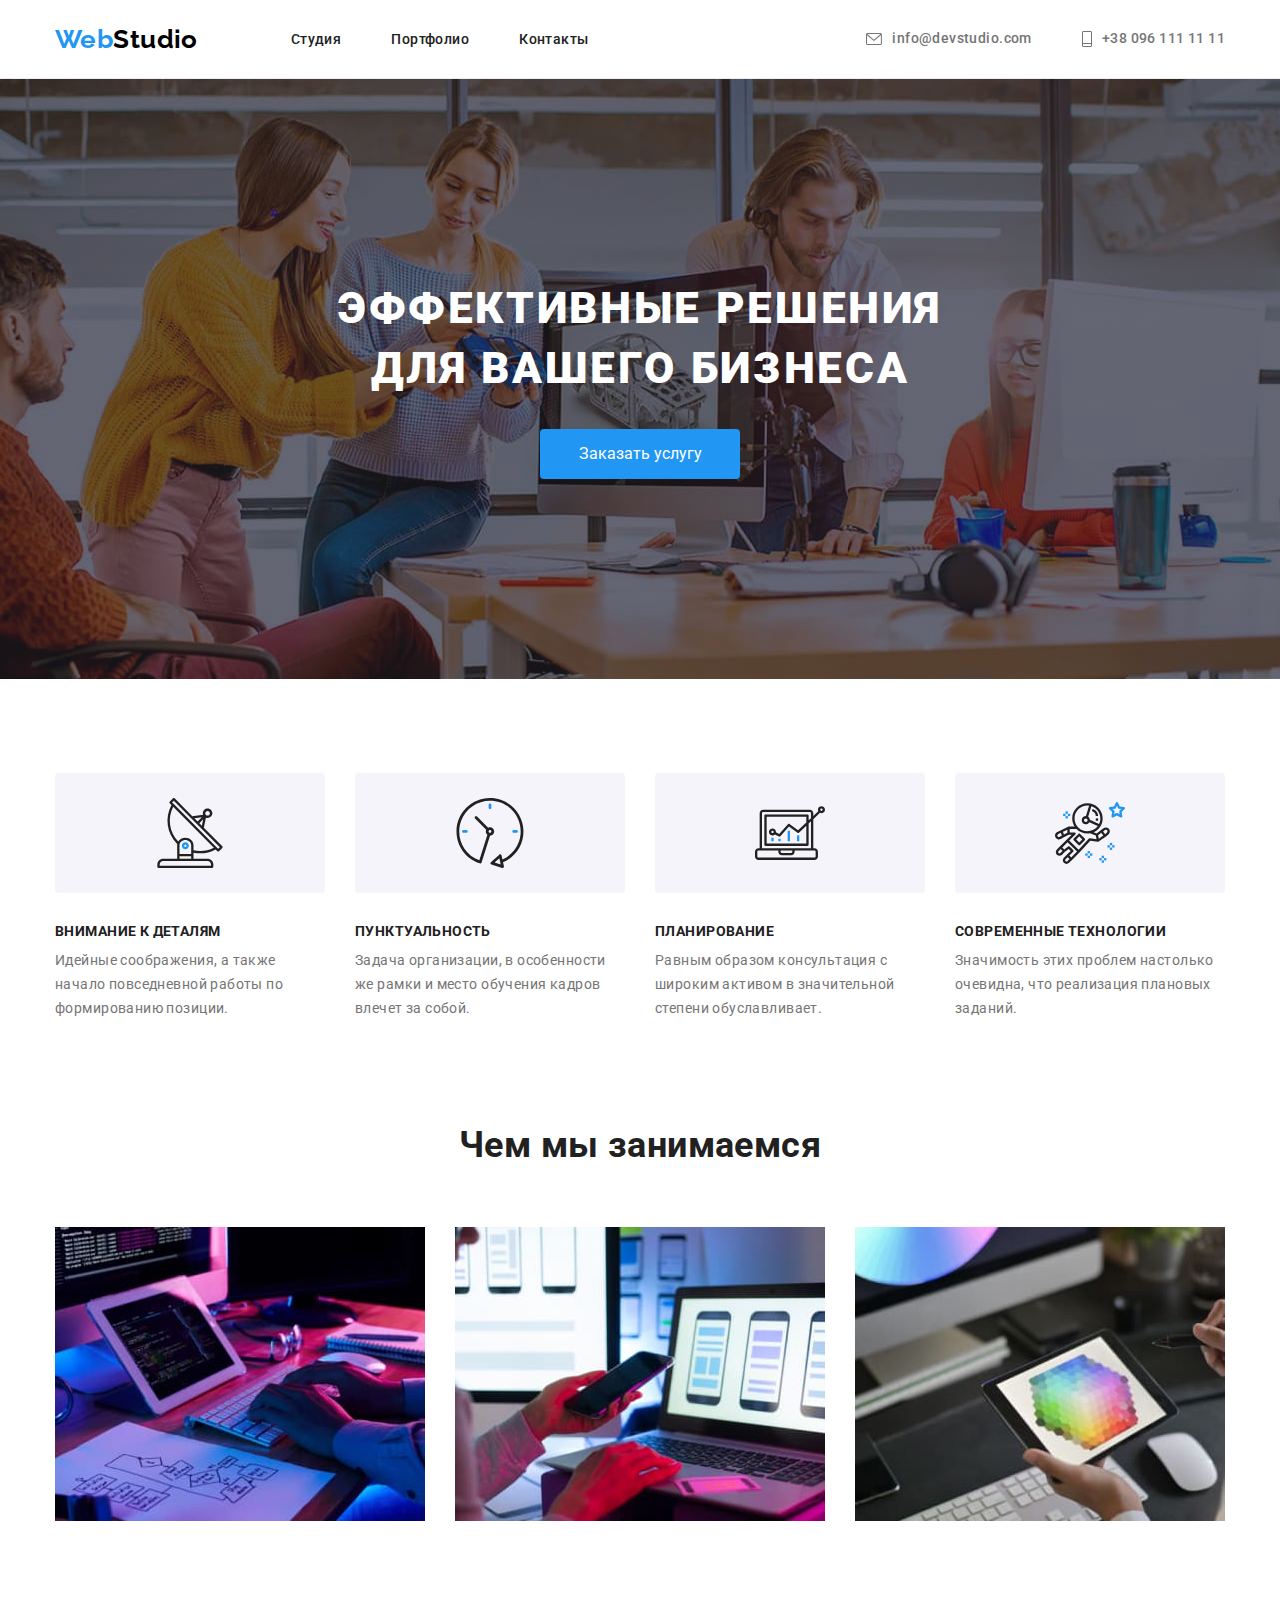
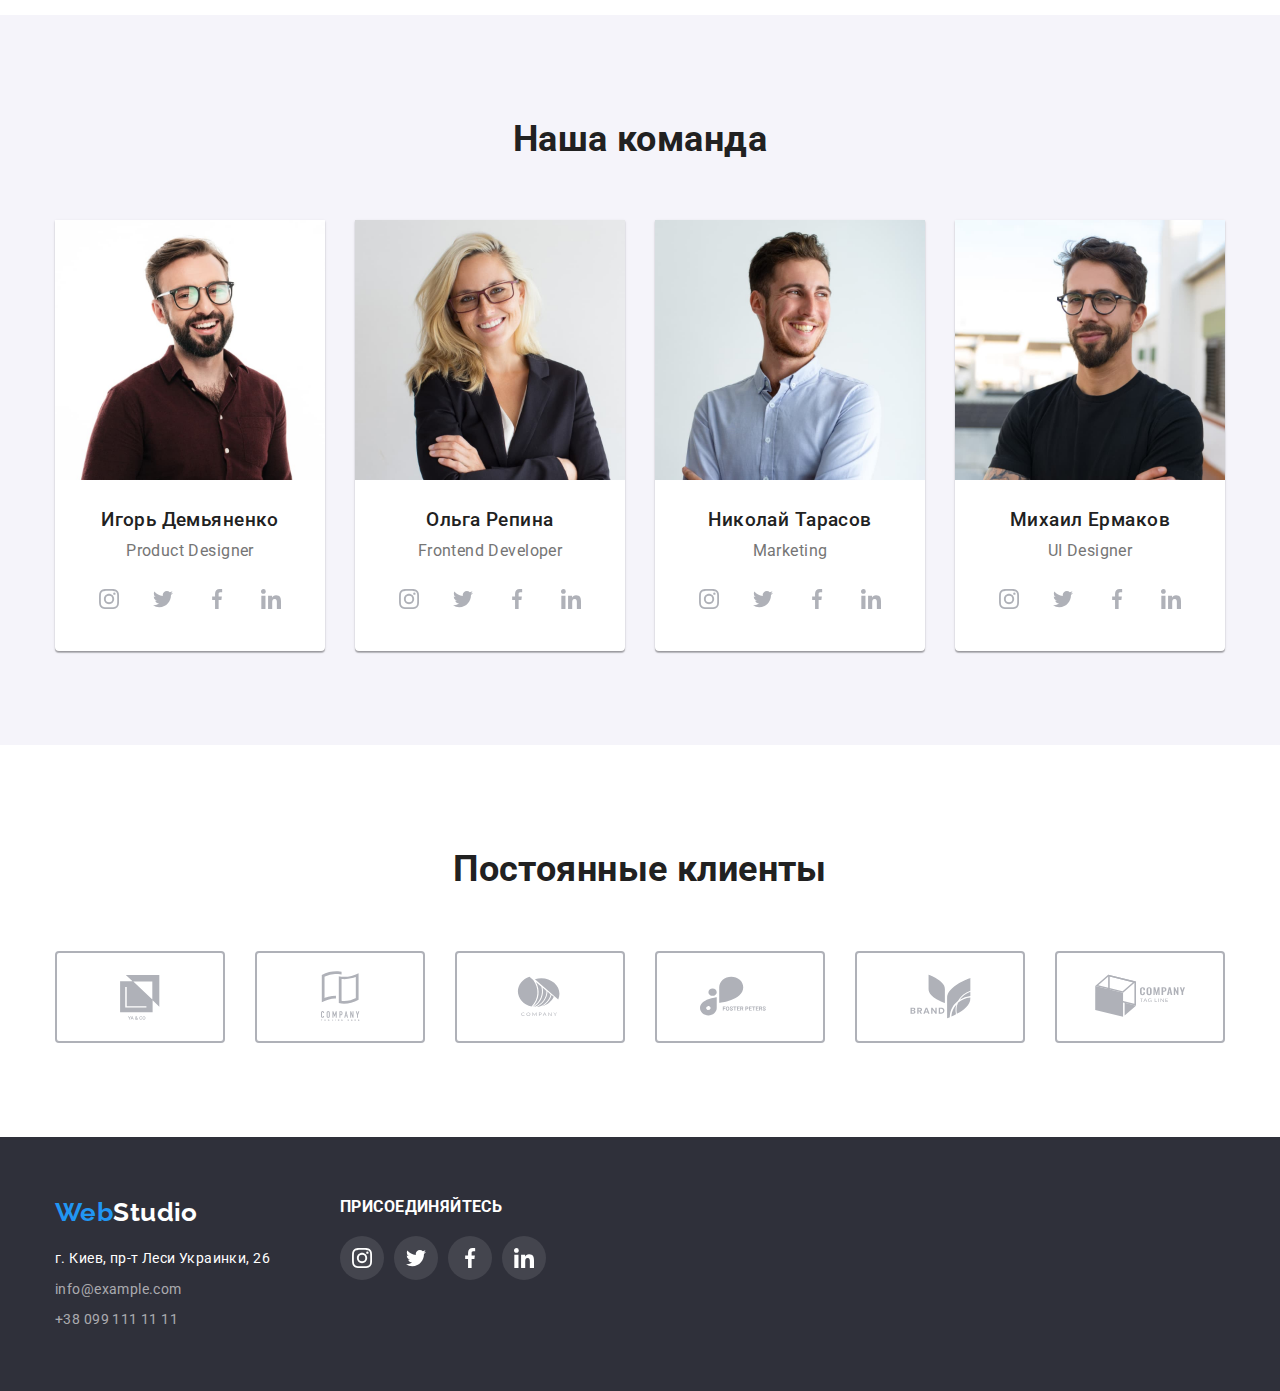
==== index.html @ 67678efa "Скопировано с goit-markup-hw-04" ====
<!DOCTYPE html>
<html lang="en">
<head>
    <meta charset="UTF-8">
    <meta name="viewport" content="width=device-width, initial-scale=1.0">
    <title>Document</title>
    <link rel="stylesheet" href="https://cdnjs.cloudflare.com/ajax/libs/modern-normalize/1.0.0/modern-normalize.css">
    <link rel="stylesheet" href="node_modules/modern-normalize/modern-normalize.css">
    <link rel="preconnect" href="https://fonts.gstatic.com">
    <link href="https://fonts.googleapis.com/css2?family=Raleway:wght@700&family=Roboto:wght@400;500;700;900&display=swap" rel="stylesheet">
    <link rel="stylesheet" href="./css/style.css">
</head>

<body>
    <!-- Шапка сайта -->
   <header class="header">
       <div class="container">
       <nav class="nav-container">
            <a href="./index.html" class="logo"><span class="logo-blue-part">Web</span>Studio</a>
            <ul class="nav-list">
                <li class="nav-items">
                    <a class="header-link nav-link" href="./index.html">Студия</a>
                </li>
                <li class="nav-items">
                    <a class="header-link nav-link" href="./portfolio.html">Портфолио</a>
                </li>
                <li class="nav-items">
                    <a class="header-link nav-link" href="">Контакты</a>
                </li>
            </ul>
        </nav>
            <ul class="contacts-list">
                <li class="contacts-items">
                    <a class="header-link contacts-link" href="mailto:info@devstudio.com">
                        <svg class="envelope-icon">
                                <use href="./images/symbol-defs.svg#icon-envelope"></use>
                        </svg>
                        <span>info@devstudio.com</span>
                    </a>
                </li>
                <li class="contacts-items">
                    <a class="header-link contacts-link" href="tel:+380961111111">
                        <svg class="telephone-icon">
                            <use href="./images/symbol-defs.svg#icon-telephone"></use>
                        </svg>
                        <span> +38 096 111 11 11</span>
                    </a>
                </li>
            </ul>
            </div>
   </header>
    <main>
        <!-- Герой -->
        <section class="section section-hero">
            <div class="container">
                <h1 class="hero-title">Эффективные решения<br> для вашего бизнеса</h1>
                <button type="button" class="buttons hero-button">Заказать услугу</button>
            </div>
        </section>
        <!-- Преимущества -->
        <section class="section benefits-section">
            <div class="container">
            <!-- <h2 class="section-title"></h2> -->
            <ul class="benefits-list">
                <li class="benefits-items">
                    <h3 class="subtitle">Внимание к деталям</h3>
                    <p>Идейные соображения, а также начало повседневной работы по формированию позиции.</p>
                </li>
                <li class="benefits-items">
                    <h3 class="subtitle">Пунктуальность</h3>
                    <p>Задача организации, в особенности же рамки и место обучения кадров влечет за собой.</p>
                </li>
                <li class="benefits-items">
                    <h3 class="subtitle">Планирование</h3>
                    <p>Равным образом консультация с широким активом в значительной степени обуславливает.</p>
                </li>
                <li class="benefits-items">
                    <h3 class="subtitle">Современные технологии</h3>
                    <p>Значимость этих проблем настолько очевидна, что реализация плановых заданий.</p>
                </li>
            </ul>
            </div>
        </section>
        <!-- Услуги компании -->
        <section class="section services-section">
            <div class="container">
            <h2 class="section-title">Чем мы занимаемся</h2>
            <ul class="services-section-list">
                <li class="services-section-items">
                    <a href="" class="services-section-link">
                        <img src="./images/box1.jpg" alt="Фото1" width="370">
                    </a>
                </li>
                <li class="services-section-items">
                    <a href="" class="services-section-link">
                        <img src="./images/box2.jpg" alt="Фото2" width="370">
                    </a>
                </li>
                <li class="services-section-items">
                    <a href="" class="services-section-link">
                        <img src="./images/box3.jpg" alt="Фото3" width="370">
                    </a>
                </li>
            </ul>
            </div>
        </section>
        <!-- Работники компании -->
        <section class="section team-section">
            <div class="container">
            <h2 class="section-title">Наша команда</h2>
            <ul class="team-section-list">
                <li class="team-section-item">
                    <img src="./images/img1.jpg" alt="І член команды" width="270">
                    <h3 class="subtitle">Игорь Демьяненко</h3>
                    <p>Product Designer</p>
                    <ul class="social-list">
                        <li class="social-item">
                            <a href="" class="social-item-link">
                                <svg class="social-icon">
                                    <use href="./images/symbol-defs.svg#icon-instagram"></use>
                                </svg>
                            </a>
                        </li>
                        <li class="social-item">
                            <a href="" class="social-item-link">
                                <svg class="social-icon">
                                    <use href="./images/symbol-defs.svg#icon-twitter"></use>
                                </svg>
                            </a>
                        </li>
                        <li class="social-item">
                            <a href="" class="social-item-link">
                                <svg class="social-icon">
                                    <use href="./images/symbol-defs.svg#icon-facebook"></use>
                                </svg>
                            </a>
                        </li>
                        <li class="social-item">
                            <a href="" class="social-item-link">
                                <svg class="social-icon">
                                    <use href="./images/symbol-defs.svg#icon-linkedin"></use>
                                </svg>
                            </a>
                        </li>
                    </ul>
                </li>
                <li class="team-section-item">
                    <img src="./images/img2.jpg" alt="ІІ член команды" width="270">
                    <h3 class="subtitle">Ольга Репина</h3>
                    <p>Frontend Developer</p>
                    <ul class="social-list">
                        <li class="social-item">
                            <a href="" class="social-item-link">
                                <svg class="social-icon">
                                    <use href="./images/symbol-defs.svg#icon-instagram"></use>
                                </svg>
                            </a>
                        </li>
                        <li class="social-item">
                            <a href="" class="social-item-link">
                                <svg class="social-icon">
                                    <use href="./images/symbol-defs.svg#icon-twitter"></use>
                                </svg>
                            </a>
                        </li>
                        <li class="social-item">
                            <a href="" class="social-item-link">
                                <svg class="social-icon">
                                    <use href="./images/symbol-defs.svg#icon-facebook"></use>
                                </svg>
                            </a>
                        </li>
                        <li class="social-item">
                            <a href="" class="social-item-link">
                                <svg class="social-icon">
                                    <use href="./images/symbol-defs.svg#icon-linkedin"></use>
                                </svg>
                            </a>
                        </li>
                    </ul>
                </li>
                <li class="team-section-item">
                    <img src="./images/img3.jpg" alt="ІІІ член команды" width="270">
                    <h3 class="subtitle">Николай Тарасов</h3>
                    <p>Marketing</p>
                    <ul class="social-list">
                        <li class="social-item">
                            <a href="" class="social-item-link">
                                <svg class="social-icon">
                                    <use href="./images/symbol-defs.svg#icon-instagram"></use>
                                </svg>
                            </a>
                        </li>
                        <li class="social-item">
                            <a href="" class="social-item-link">
                                <svg class="social-icon">
                                    <use href="./images/symbol-defs.svg#icon-twitter"></use>
                                </svg>
                            </a>
                        </li>
                        <li class="social-item">
                            <a href="" class="social-item-link">
                                <svg class="social-icon">
                                    <use href="./images/symbol-defs.svg#icon-facebook"></use>
                                </svg>
                            </a>
                        </li>
                        <li class="social-item">
                            <a href="" class="social-item-link">
                                <svg class="social-icon">
                                    <use href="./images/symbol-defs.svg#icon-linkedin"></use>
                                </svg>
                            </a>
                        </li>
                    </ul>
                </li>
                <li class="team-section-item">
                    <img src="./images/img4.jpg" alt="ІV член команды" width="270">
                    <h3 class="subtitle">Михаил Ермаков</h3>
                    <p>UI Designer</p>
                    <ul class="social-list">
                        <li class="social-item">
                            <a href="" class="social-item-link">
                                <svg class="social-icon">
                                    <use href="./images/symbol-defs.svg#icon-instagram"></use>
                                </svg>
                            </a>
                        </li>
                        <li class="social-item">
                            <a href="" class="social-item-link">
                                <svg class="social-icon">
                                    <use href="./images/symbol-defs.svg#icon-twitter"></use>
                                </svg>
                            </a>
                        </li>
                        <li class="social-item">
                            <a href="" class="social-item-link">
                                <svg class="social-icon">
                                    <use href="./images/symbol-defs.svg#icon-facebook"></use>
                                </svg>
                            </a>
                        </li>
                        <li class="social-item">
                            <a href="" class="social-item-link">
                                <svg class="social-icon">
                                    <use href="./images/symbol-defs.svg#icon-linkedin"></use>
                                </svg>
                            </a>
                        </li>
                    </ul>
                </li>

            </ul>
            </div>
        </section>

        <!-- Постоянные клиенты -->
        <section class="section clients-section">
            <div class="container">
                <h2 class="section-title">Постоянные клиенты</h2>
                <ul class="clients-section-list">
                    <li class="clients-section-items">
                        <a href="" class="clients-section-link">
                            <svg class="clients-icon">
                                <use href="./images/symbol-defs.svg#icon-Client-1"></use>
                            </svg>
                        </a>
                    </li>
                    <li class="clients-section-items">
                        <a href="" class="clients-section-link">
                            <svg class="clients-icon">
                                <use href="./images/symbol-defs.svg#icon-Client-2"></use>
                            </svg>
                        </a>
                    </li>
                    <li class="clients-section-items">
                        <a href="" class="clients-section-link">
                            <svg class="clients-icon">
                                <use href="./images/symbol-defs.svg#icon-Client-3"></use>
                            </svg>
                        </a>
                    </li>
                    <li class="clients-section-items">
                        <a href="" class="clients-section-link">
                            <svg class="clients-icon">
                                <use href="./images/symbol-defs.svg#icon-Client-4"></use>
                            </svg>
                        </a>
                    </li>
                    <li class="clients-section-items">
                        <a href="" class="clients-section-link">
                            <svg class="clients-icon">
                                <use href="./images/symbol-defs.svg#icon-Client-5"></use>
                            </svg>
                        </a>
                    </li>
                    <li class="clients-section-items">
                        <a href="" class="clients-section-link">
                            <svg class="clients-icon">
                                <use href="./images/symbol-defs.svg#icon-Client-6"></use>
                            </svg>
                        </a>
                    </li>
                           
                </ul>
            </div>
        </section>
    </main>
<!-- Подвал -->
    <footer class="footer">
        <div class="container">
            <div class="footer-address">
                <a href="" class="logo"><span class="logo-blue-part">Web</span>Studio</a>
                <address>
                    <p>г. Киев, пр-т Леси Украинки, 26</p>
                    <p class="mail-phone">info@example.com</p>
                    <p class="mail-phone">+38 099 111 11 11</p>
                </address>
            </div>
            <div class="social-footer">
                <h3>присоединяйтесь</h3>
                <ul class="social-footer-list">
                    <li class="social-footer-item">
                        <a href="" class="social-footer-link">
                            <svg class="social-footer-icon">
                                <use href="./images/symbol-defs.svg#icon-instagram"></use>
                            </svg>
                        </a>
                    </li>
                    <li class="social-footer-item">
                        <a href="" class="social-footer-link">
                            <svg class="social-footer-icon">
                                <use href="./images/symbol-defs.svg#icon-twitter"></use>
                            </svg>
                        </a>
                    </li>
                    <li class="social-footer-item">
                        <a href="" class="social-footer-link">
                            <svg class="social-footer-icon">
                                <use href="./images/symbol-defs.svg#icon-facebook"></use>
                            </svg>
                        </a>
                    </li>
                    <li class="social-footer-item">
                        <a href="" class="social-footer-link">
                            <svg class="social-footer-icon">
                                <use href="./images/symbol-defs.svg#icon-linkedin"></use>
                            </svg>
                        </a>
                    </li>
                </ul>
            </div>
        </div>
    </footer>
</body>
</html>
---- css/style.css ----
/* Общие стили */
:root {
  --primery-text-color: #757575;
  --section-title-color: #212121;
  --accent-color: #2196f3;
  --white-color: #ffffff;
  --header-logo-color: #000000;
  --logos-buttons-shadow: rgba(0, 0, 0, 0.25);
  --footer-mail-phone-color: rgba(255, 255, 255, 0.6);
  --portfolio-buttons-color: #f5f4fa;
  --hero-footer-bgc: #2f303a;
  --card-border-color: #eeeeee;
}
body {
  font-family: 'Roboto', 'Arial', sans-serif;
  color: var(--primery-text-color);
  font-size: 14px;
  line-height: 1.71;
  letter-spacing: 0.03em;
}
h1,
h2,
h3,
p,
ul {
  margin: 0;
  padding: 0;
}
.section {
  padding: 94px 0;
}
.header,
.footer,
.section {
  display: flex;
  justify-content: center;
}

.container {
  width: 1200px;
  padding: 0 15px;
}

.logo,
.header-link,
.services-section-link,
.portfolio-projects-link {
  text-decoration: none;
}
.nav-items,
.contacts-items,
.services-section-items,
.portfolio-buttons-item,
.benefits-items,
.team-section-list,
.portfolio-projects {
  list-style-type: none;
}
.section-title {
  color: var(--section-title-color);
  text-align: center;
  font-weight: 700;
  font-size: 36px;
  margin-bottom: 50px;
}

.buttons {
  cursor: pointer;
  border: 0;
  font-size: 16px;
}
.subtitle {
  color: var(--section-title-color);
}

/* Хедер */
.header > .container,
.nav-container,
.nav-list,
.contacts-list,
.benefits-list,
.services-section-list {
  display: flex;
  justify-content: space-between;
  align-items: center;
}
.header {
  border-bottom: 1px solid #ececec;
}
.header > .container {
  margin: 24px 0;
}

.nav-list {
  margin-left: 93px;
}
.nav-items,
.contacts-items {
  margin-left: 50px;
  display: flex;
  align-items: center;
}
.nav-items:first-child,
.contacts-items:first-child {
  margin-left: 0;
}

.logo {
  font-family: 'Raleway', 'Roboto', 'Arial', sans-serif;
  font-size: 26px;
  line-height: 1.17;
  font-weight: 700;
}
.header .logo {
  color: var(--header-logo-color);
}
.logo .logo-blue-part {
  color: #2196f3;
}
.header-link {
  font-weight: 500;
}
.nav-link {
  color: var(--section-title-color);
  line-height: 1.17;
}

.contacts-link {
  line-height: 1.14;
  color: var(--primery-text-color);
  fill: var(--primery-text-color);
  display: inline-flex;
  align-items: center;
}
.header-link:hover,
.header-link:focus,
.mail-phone:hover,
.mail-phone:focus {
  color: var(--accent-color);
  outline: none;
}
.envelope-icon {
  width: 16px;
  height: 12px;
  margin-right: 10px;
}
.telephone-icon {
  width: 10px;
  height: 16px;
  margin-right: 10px;
}
.contacts-link:hover,
.contacts-link:focus {
  fill: var(--accent-color);
}

/* Герой */
.section-hero {
  padding: 200px 0;
  background-image: linear-gradient(
      to right,
      rgba(47, 48, 58, 0.4),
      rgba(47, 48, 58, 0.4)
    ),
    url('../images/hero-foto.jpg');

  background-repeat: no-repeat;
  background-position: center;
  background-size: cover;
  max-width: 1600px;
  margin-right: auto;
  margin-left: auto;
}
.section-hero > .container {
  text-align: center;
}
.hero-title {
  color: var(--white-color);
  font-weight: 900;
  font-size: 44px;
  line-height: 1.36;
  letter-spacing: 0.06em;
  text-transform: uppercase;
}
.hero-button {
  color: var(--white-color);
  background-color: var(--accent-color);
  width: 200px;
  padding: 10px 32px;
  border-radius: 4px;
  margin-top: 30px;
  line-height: 1.875;
}

/* Преимущиства */
.benefits-section {
  padding-bottom: 0;
}
.benefits-items {
  flex-basis: 270px;
  margin-left: 30px;
}
.benefits-items::before {
  display: block;
  content: '';
  height: 120px;
  background-size: contain;
  background-repeat: no-repeat;
  background-position: center;
  margin-bottom: 30px;
}
.benefits-items:nth-child(1)::before {
  background-image: url('../images/Group1.svg');
}
.benefits-items:nth-child(2)::before {
  background-image: url('../images/Group2.svg');
}
.benefits-items:nth-child(3)::before {
  background-image: url('../images/Group3.svg');
}
.benefits-items:nth-child(4)::before {
  background-image: url('../images/Group4.svg');
}

.benefits-items:first-child {
  margin-left: 0;
}
.benefits-section .subtitle {
  font-size: 14px;
  font-weight: 700;
  line-height: 1.17;
  text-transform: uppercase;
  text-align: left;
  margin-bottom: 10px;
}
.benefits-items p {
  font-weight: 400;
}

/* Услуги компании */
.services-section-list {
  display: flex;
}
.services-section-items {
  margin-left: 30px;
}
.services-section-items:first-child {
  margin-left: 0;
}
.services-section-items img,
.portfolio-project-item img,
.team-section-item img {
  display: block;
  max-width: 100%;
  height: auto;
}
/* Работники компании */
.team-section {
  background-color: #f5f4fa;
}
.team-section-list {
  display: flex;
}
.team-section-item {
  margin-left: 30px;
  font-size: 16px;
  line-height: 1.17;

  text-align: center;
  background-color: var(--white-color);
  box-shadow: 0px 1px 3px rgba(0, 0, 0, 0.12), 0px 1px 1px rgba(0, 0, 0, 0.14),
    0px 2px 1px rgba(0, 0, 0, 0.2);
  border-radius: 0px 0px 4px 4px;
}
.team-section-item:first-child {
  margin-left: 0;
}

.team-section-item .subtitle {
  font-weight: 500;
  margin: 30px 0 10px;
}
.team-section-item p {
  margin-bottom: 16px;
}

.social-list {
  list-style: none;
  display: flex;
  justify-content: center;
  margin-bottom: 30px;
}
.social-item + .social-item {
  margin-left: 10px;
}

.social-item-link {
  background-color: var(--white-color);
  border-radius: 50%;
  display: flex;
  justify-content: center;
  align-items: center;
  width: 44px;
  height: 44px;
  color: #afb1b8;
}
.social-item-link:hover {
  background-color: var(--accent-color);
  color: var(--white-color);
}

.social-icon {
  width: 20px;
  height: 20px;
  fill: currentColor;
}

/* Постоянные клиенты */
.clients-section-list {
  display: flex;
  list-style: none;
  justify-content: center;
}
.clients-section-items {
}
.clients-section-items + .clients-section-items {
  margin-left: 30px;
}

.clients-icon {
  width: 170px;
  height: 92px;
  display: block;
  fill: #afb1b8;
  border: 2px solid #afb1b8;
  border-radius: 4px;
}
.clients-icon:hover {
  fill: var(--accent-color);
  border: 2px solid var(--accent-color);
}

/* Футер */
.footer {
  background-color: var(--hero-footer-bgc);
  padding: 60px 0;
}
.footer > .container {
  display: flex;
}
.footer .logo {
  color: var(--white-color);
  display: inline-block;
}
.footer address {
  font-style: normal;
  font-weight: 400;
  color: var(--white-color);
  margin-top: 20px;
  line-height: 1.53;
}

.mail-phone {
  color: var(--footer-mail-phone-color);
  margin-top: 9px;
}

.social-footer {
  margin-left: 70px;
  color: var(--white-color);
  line-height: 1.17;
  font-weight: 700;
  text-transform: uppercase;
}

.social-footer-list {
  display: flex;
  list-style: none;
  margin-top: 20px;
  justify-content: center;
}
.social-footer-item + .social-footer-item {
  margin-left: 10px;
}

.social-footer-link {
  background-color: rgba(255, 255, 255, 0.1);
  border-radius: 50%;
  display: flex;
  justify-content: center;
  align-items: center;
  width: 44px;
  height: 44px;
}
.social-footer-link:hover {
  background-color: var(--accent-color);
  color: var(--white-color);
}

.social-footer-icon {
  width: 20px;
  height: 20px;
  fill: var(--white-color);
}

/* Страница портфолио */
.portfolio-section {
  display: block;
}

.portfolio-buttons .buttons {
  color: var(--section-title-color);
  background-color: var(--portfolio-buttons-color);
  font-weight: 500;
  line-height: 1.62;
  padding: 6px 22px;
  border-radius: 4px;
}
.portfolio-buttons {
  margin-bottom: 50px;
  padding: 6px 22px;
}
.buttons:hover,
.buttons:focus {
  color: var(--white-color);
  background-color: var(--accent-color);
  outline: none;
  box-shadow: 0px 4px 4px var(--logos-buttons-shadow);
}

.portfolio-buttons-item {
  margin-left: 8px;
}
.portfolio-buttons-item:first-child {
  margin-left: 0;
}
.portfolio-buttons,
.portfolio-projects {
  display: flex;
  justify-content: center;
}
.portfolio-section .container {
  margin: auto;
}
.portfolio-projects {
  flex-wrap: wrap;
  margin-top: -30px;
  margin-left: -30px;
}
.portfolio-project-item {
  flex-basis: calc(100% / 3 - 30px);
  margin-left: 30px;
  margin-top: 30px;
}
.portfolio-project-item:hover {
  box-shadow: 0px 4px 4px var(--logos-buttons-shadow);
}

.card-content {
  padding: 20px 24px;
  border-right: 1px solid var(--card-border-color);
  border-bottom: 1px solid var(--card-border-color);
  border-left: 1px solid var(--card-border-color);
}
.portfolio-projects .subtitle {
  font-size: 18px;
  line-height: 2;
  letter-spacing: 0.06em;
}
.subtitle-description {
  color: var(--primery-text-color);
  font-size: 16px;
  line-height: 1.9;
  margin-top: 4px;
}
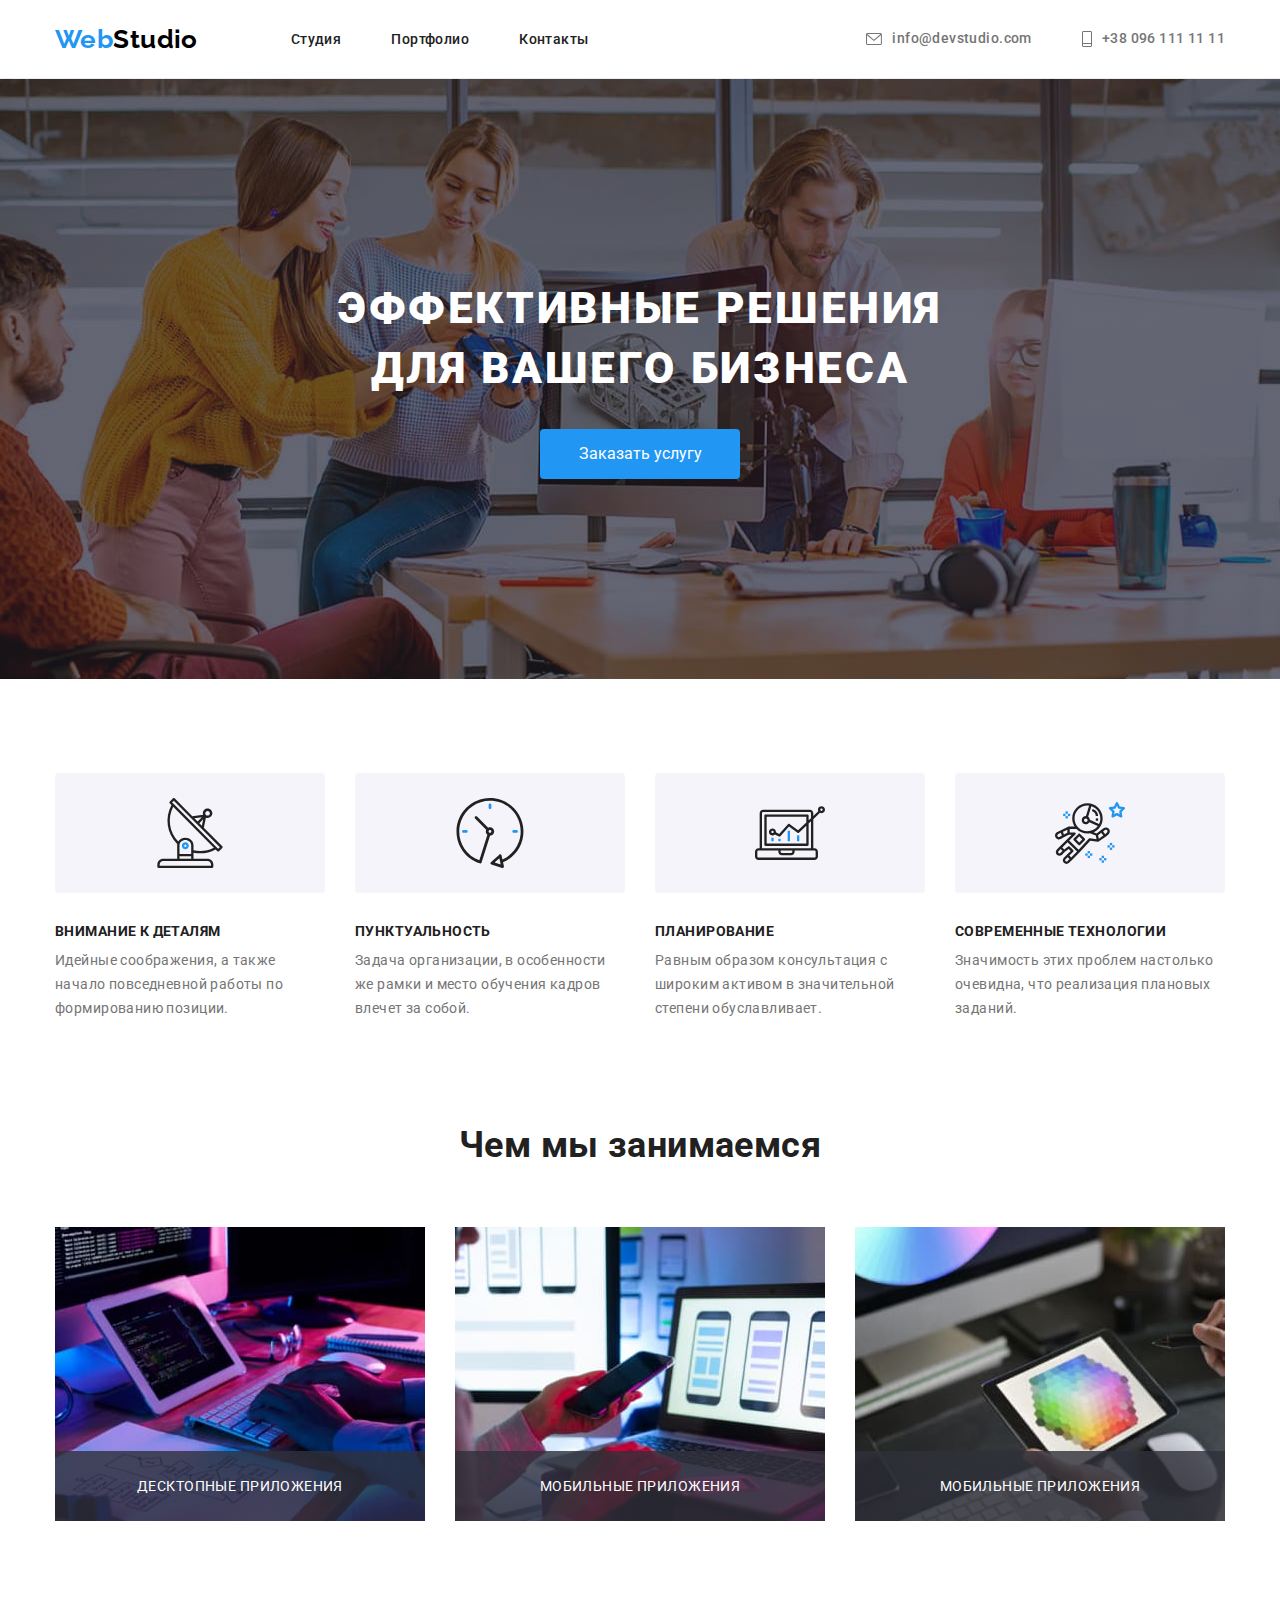
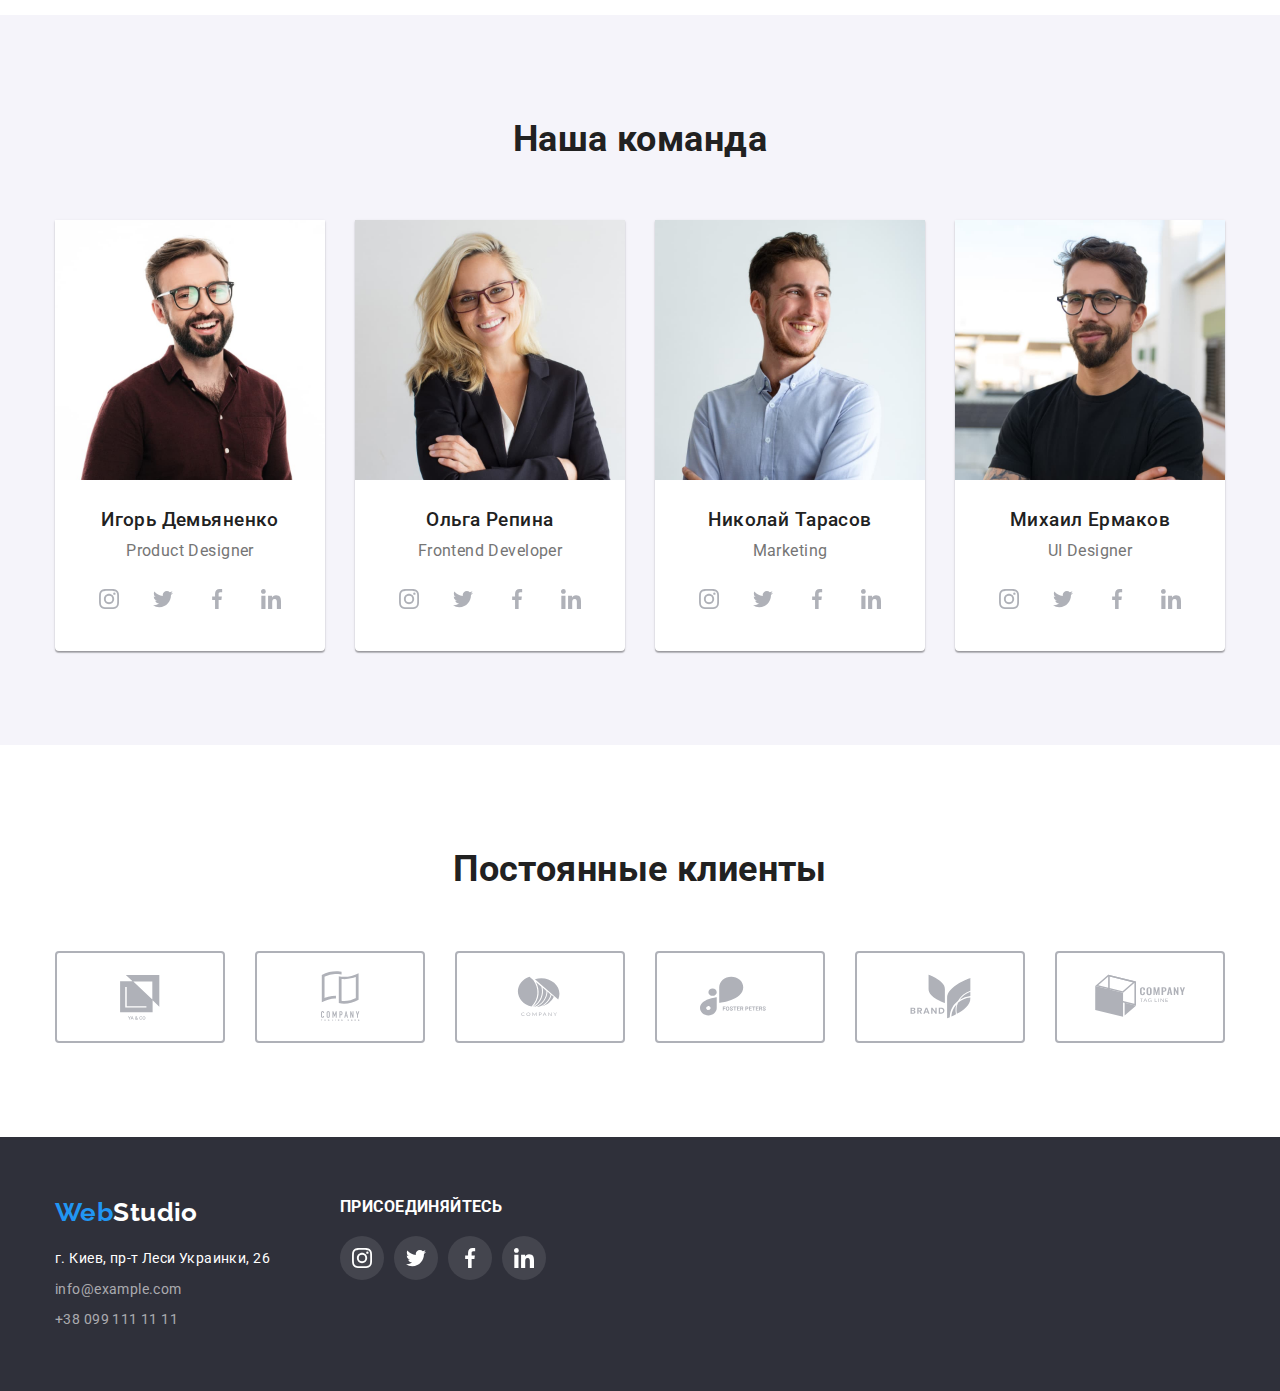
==== commit fb1f1d69: "Сдалана секция "Чем мы занимаемся"" ====
--- a/index.html
+++ b/index.html
@@ -90,16 +90,19 @@
                     <a href="" class="services-section-link">
                         <img src="./images/box1.jpg" alt="Фото1" width="370">
                     </a>
+                    <div class="services-section-subtittle"><span>Десктопные приложения</span></div>
                 </li>
                 <li class="services-section-items">
                     <a href="" class="services-section-link">
                         <img src="./images/box2.jpg" alt="Фото2" width="370">
                     </a>
+                    <div class="services-section-subtittle"><span>Мобильные приложения</span></div>
                 </li>
                 <li class="services-section-items">
                     <a href="" class="services-section-link">
                         <img src="./images/box3.jpg" alt="Фото3" width="370">
                     </a>
+                    <div class="services-section-subtittle"><span>Мобильные приложения</span></div>
                 </li>
             </ul>
             </div>
--- a/css/style.css
+++ b/css/style.css
@@ -123,21 +123,22 @@
 .nav-link {
   color: var(--section-title-color);
   line-height: 1.17;
-}
-
+  transition: color 250ms cubic-bezier(0.4, 0, 0.2, 1);
+}
 .contacts-link {
   line-height: 1.14;
   color: var(--primery-text-color);
   fill: var(--primery-text-color);
   display: inline-flex;
   align-items: center;
+  transition: color 250ms cubic-bezier(0.4, 0, 0.2, 1),
+    fill 250ms cubic-bezier(0.4, 0, 0.2, 1);
 }
 .header-link:hover,
 .header-link:focus,
 .mail-phone:hover,
 .mail-phone:focus {
   color: var(--accent-color);
-  outline: none;
 }
 .envelope-icon {
   width: 16px;
@@ -221,7 +222,6 @@
 .benefits-items:nth-child(4)::before {
   background-image: url('../images/Group4.svg');
 }
-
 .benefits-items:first-child {
   margin-left: 0;
 }
@@ -254,6 +254,30 @@
   max-width: 100%;
   height: auto;
 }
+.services-section-subtittle {
+  width: 100%;
+  height: 70px;
+  background-image: linear-gradient(
+    to right,
+    rgba(47, 48, 58, 0.8),
+    rgba(47, 48, 58, 0.8)
+  );
+  position: absolute;
+  bottom: 0;
+  left: 0;
+  color: var(--white-color);
+  display: flex;
+  justify-content: center;
+  align-items: center;
+  font-size: 14px;
+  line-height: 1.17;
+  text-transform: uppercase;
+
+  /* outline: 1px solid red; */
+}
+.services-section-items {
+  position: relative;
+}
 /* Работники компании */
 .team-section {
   background-color: #f5f4fa;
@@ -303,6 +327,8 @@
   width: 44px;
   height: 44px;
   color: #afb1b8;
+  transition: background-color 250ms cubic-bezier(0.4, 0, 0.2, 1),
+    color 250ms cubic-bezier(0.4, 0, 0.2, 1);
 }
 .social-item-link:hover {
   background-color: var(--accent-color);
@@ -334,6 +360,8 @@
   fill: #afb1b8;
   border: 2px solid #afb1b8;
   border-radius: 4px;
+  transition: fill 250ms cubic-bezier(0.4, 0, 0.2, 1),
+    border 250ms cubic-bezier(0.4, 0, 0.2, 1);
 }
 .clients-icon:hover {
   fill: var(--accent-color);
@@ -391,10 +419,10 @@
   align-items: center;
   width: 44px;
   height: 44px;
+  transition: background-color 250ms cubic-bezier(0.4, 0, 0.2, 1);
 }
 .social-footer-link:hover {
   background-color: var(--accent-color);
-  color: var(--white-color);
 }
 
 .social-footer-icon {
@@ -415,6 +443,9 @@
   line-height: 1.62;
   padding: 6px 22px;
   border-radius: 4px;
+  transition: color 250ms cubic-bezier(0.4, 0, 0.2, 1),
+    box-shadow 250ms cubic-bezier(0.4, 0, 0.2, 1),
+    background-color 250ms cubic-bezier(0.4, 0, 0.2, 1);
 }
 .portfolio-buttons {
   margin-bottom: 50px;
@@ -424,7 +455,7 @@
 .buttons:focus {
   color: var(--white-color);
   background-color: var(--accent-color);
-  outline: none;
+
   box-shadow: 0px 4px 4px var(--logos-buttons-shadow);
 }
 
@@ -451,6 +482,7 @@
   flex-basis: calc(100% / 3 - 30px);
   margin-left: 30px;
   margin-top: 30px;
+  transition: box-shadow 250ms cubic-bezier(0.4, 0, 0.2, 1);
 }
 .portfolio-project-item:hover {
   box-shadow: 0px 4px 4px var(--logos-buttons-shadow);
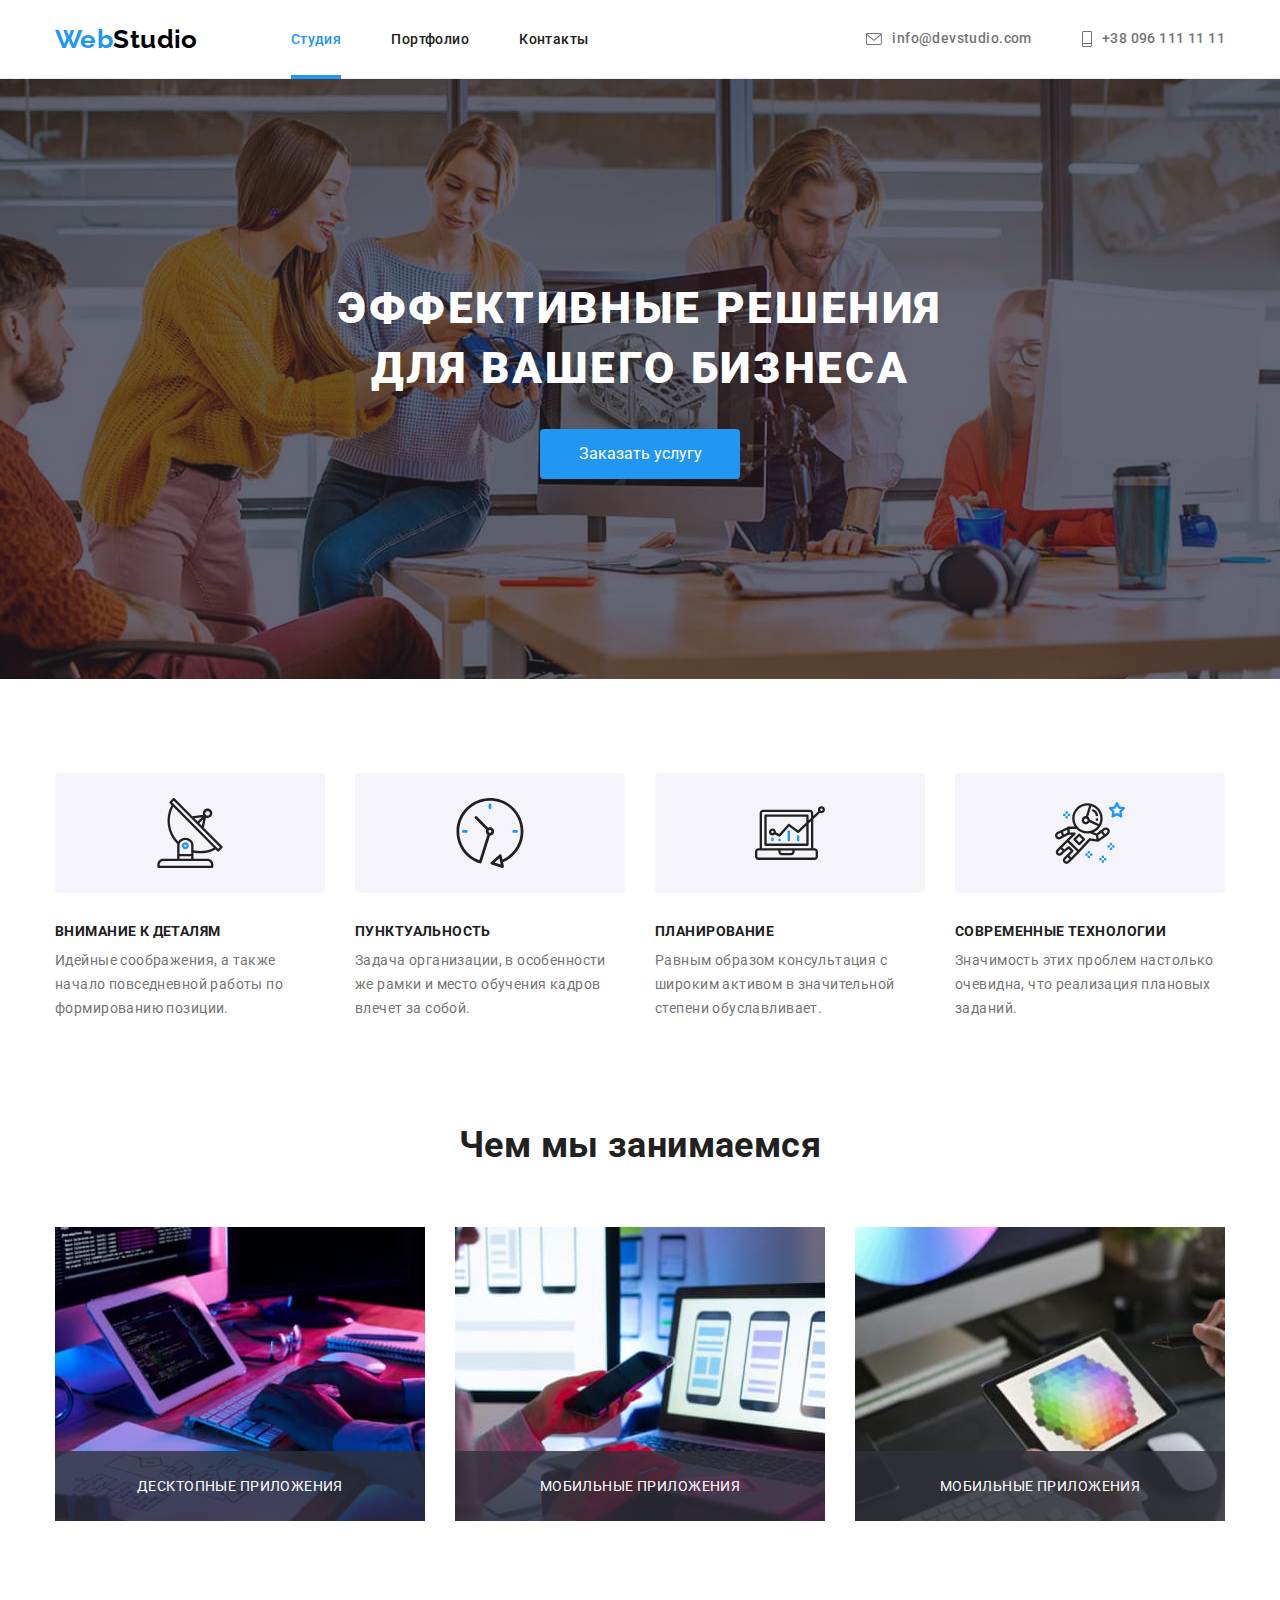
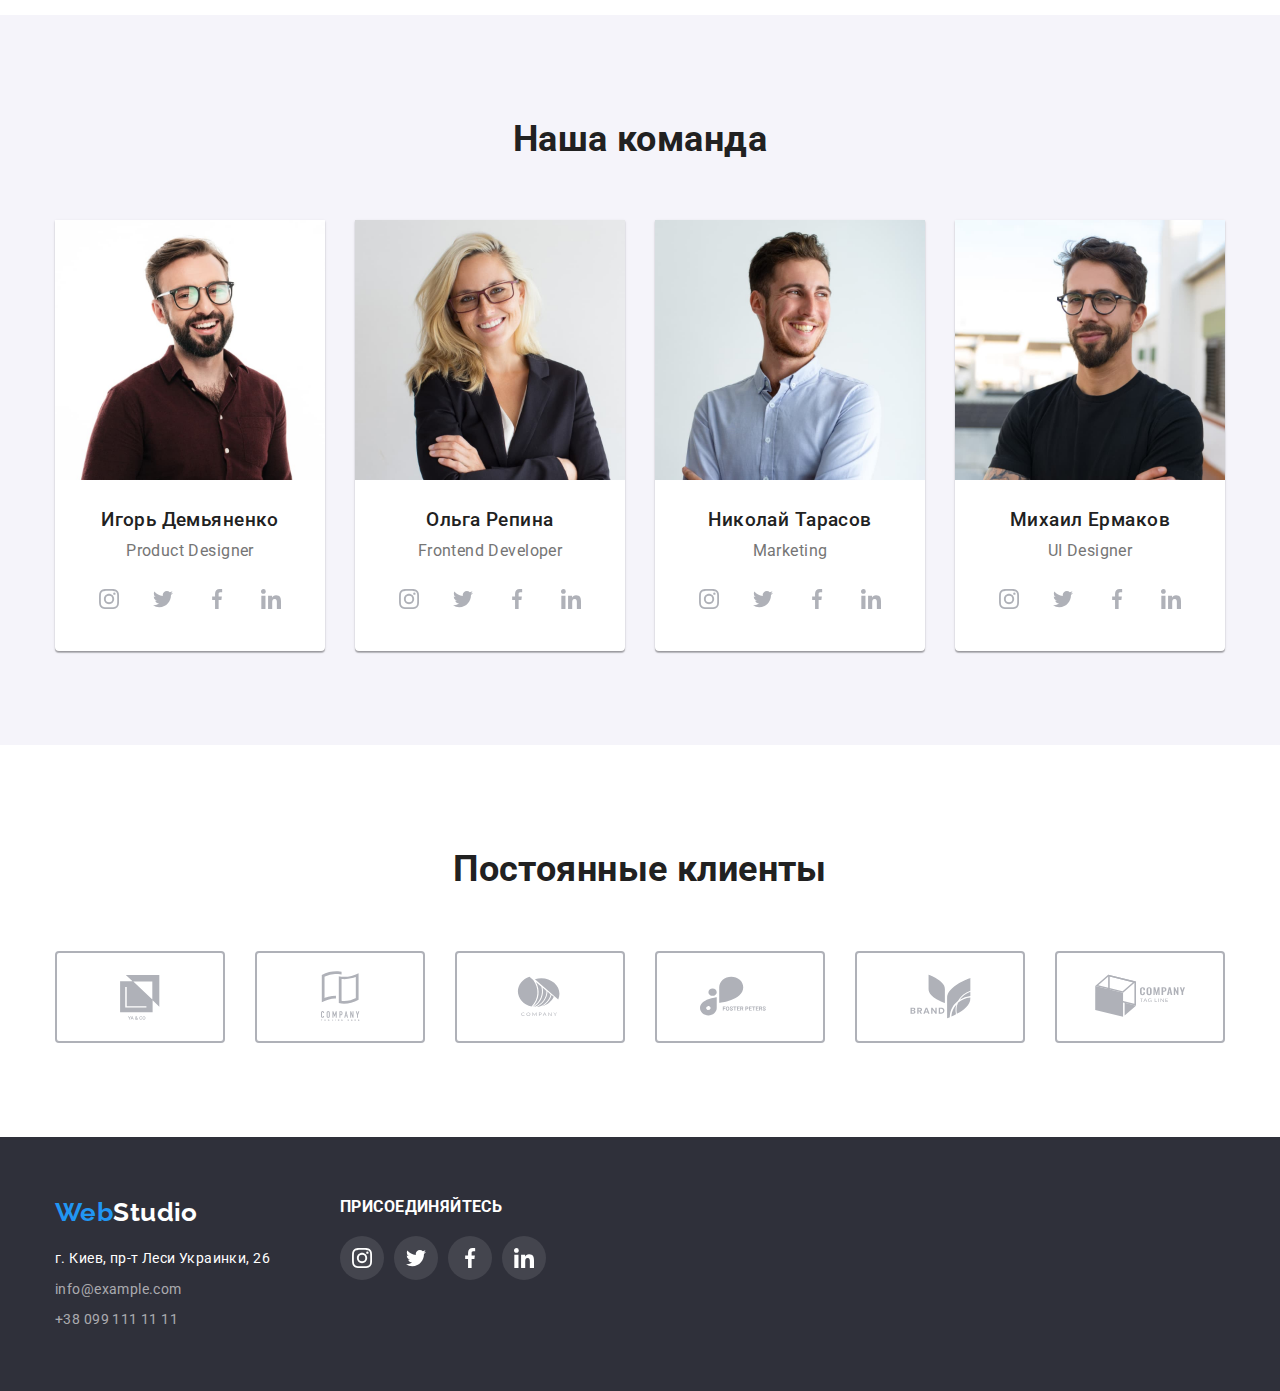
==== commit 63b97ae7: "Сделано модальное окно" ====
--- a/index.html
+++ b/index.html
@@ -19,7 +19,7 @@
             <a href="./index.html" class="logo"><span class="logo-blue-part">Web</span>Studio</a>
             <ul class="nav-list">
                 <li class="nav-items">
-                    <a class="header-link nav-link" href="./index.html">Студия</a>
+                    <a class="header-link nav-link active-page" href="./index.html">Студия</a>
                 </li>
                 <li class="nav-items">
                     <a class="header-link nav-link" href="./portfolio.html">Портфолио</a>
@@ -54,7 +54,7 @@
         <section class="section section-hero">
             <div class="container">
                 <h1 class="hero-title">Эффективные решения<br> для вашего бизнеса</h1>
-                <button type="button" class="buttons hero-button">Заказать услугу</button>
+                <button type="button" data-modal-open class="buttons hero-button">Заказать услугу</button>
             </div>
         </section>
         <!-- Преимущества -->
@@ -355,5 +355,14 @@
             </div>
         </div>
     </footer>
+    <div class="backdrop is-hidden" data-modal>
+        <div class="modal">
+            <button data-modal-close>
+                <img src="./images/close.svg" alt="Закрыть">
+            </button>
+            
+        </div>
+    </div>
+    <script src="./js/modal.js"></script>
 </body>
 </html>--- a/css/style.css
+++ b/css/style.css
@@ -29,24 +29,24 @@
 .section {
   padding: 94px 0;
 }
+
 .header,
 .footer,
 .section {
   display: flex;
   justify-content: center;
 }
-
 .container {
   width: 1200px;
   padding: 0 15px;
 }
-
 .logo,
 .header-link,
 .services-section-link,
 .portfolio-projects-link {
   text-decoration: none;
 }
+
 .nav-items,
 .contacts-items,
 .services-section-items,
@@ -56,6 +56,7 @@
 .portfolio-projects {
   list-style-type: none;
 }
+
 .section-title {
   color: var(--section-title-color);
   text-align: center;
@@ -63,7 +64,6 @@
   font-size: 36px;
   margin-bottom: 50px;
 }
-
 .buttons {
   cursor: pointer;
   border: 0;
@@ -87,6 +87,7 @@
 .header {
   border-bottom: 1px solid #ececec;
 }
+
 .header > .container {
   margin: 24px 0;
 }
@@ -94,6 +95,7 @@
 .nav-list {
   margin-left: 93px;
 }
+
 .nav-items,
 .contacts-items {
   margin-left: 50px;
@@ -120,10 +122,29 @@
 .header-link {
   font-weight: 500;
 }
+.nav-items {
+  position: relative;
+}
 .nav-link {
   color: var(--section-title-color);
   line-height: 1.17;
   transition: color 250ms cubic-bezier(0.4, 0, 0.2, 1);
+}
+.nav-link::after {
+  content: '';
+  display: none;
+  width: 100%;
+  height: 4px;
+  background-color: var(--accent-color);
+  position: absolute;
+  bottom: -32px;
+  left: 0;
+}
+.active-page {
+  color: var(--accent-color);
+}
+.active-page::after {
+  display: block;
 }
 .contacts-link {
   line-height: 1.14;
@@ -272,12 +293,11 @@
   font-size: 14px;
   line-height: 1.17;
   text-transform: uppercase;
-
-  /* outline: 1px solid red; */
 }
 .services-section-items {
   position: relative;
 }
+
 /* Работники компании */
 .team-section {
   background-color: #f5f4fa;
@@ -347,8 +367,7 @@
   list-style: none;
   justify-content: center;
 }
-.clients-section-items {
-}
+
 .clients-section-items + .clients-section-items {
   margin-left: 30px;
 }
@@ -387,12 +406,10 @@
   margin-top: 20px;
   line-height: 1.53;
 }
-
 .mail-phone {
   color: var(--footer-mail-phone-color);
   margin-top: 9px;
 }
-
 .social-footer {
   margin-left: 70px;
   color: var(--white-color);
@@ -400,7 +417,6 @@
   font-weight: 700;
   text-transform: uppercase;
 }
-
 .social-footer-list {
   display: flex;
   list-style: none;
@@ -424,11 +440,44 @@
 .social-footer-link:hover {
   background-color: var(--accent-color);
 }
-
 .social-footer-icon {
   width: 20px;
   height: 20px;
   fill: var(--white-color);
+}
+
+/* Модальное окно */
+.backdrop {
+  width: 100%;
+  height: 100vh;
+  position: fixed;
+  left: 0;
+  top: 0;
+  background-color: rgba(0, 0, 0, 0.2);
+  transition: opacity 750ms cubic-bezier(0.4, 0, 0.2, 1);
+}
+.is-hidden {
+  visibility: hidden;
+  pointer-events: none;
+  opacity: 0;
+}
+.modal {
+  width: 528px;
+  height: 581px;
+  background-color: #ffffff;
+  position: relative;
+  top: 50%;
+  left: 50%;
+  transform: translate(-50%, -50%);
+}
+.modal button {
+  text-align: right;
+  position: absolute;
+  top: 8px;
+  right: 8px;
+  padding: 0;
+  border: none;
+  background-color: transparent;
 }
 
 /* Страница портфолио */
@@ -455,7 +504,6 @@
 .buttons:focus {
   color: var(--white-color);
   background-color: var(--accent-color);
-
   box-shadow: 0px 4px 4px var(--logos-buttons-shadow);
 }
 
@@ -487,7 +535,26 @@
 .portfolio-project-item:hover {
   box-shadow: 0px 4px 4px var(--logos-buttons-shadow);
 }
-
+.img-wrap {
+  position: relative;
+  overflow: hidden;
+}
+.portfolio-projects-overlay {
+  height: 294px;
+  width: 100%;
+  background-color: rgba(33, 150, 243, 0.9);
+  position: absolute;
+  bottom: -294px;
+  color: var(--white-color);
+  padding: 63px 24px;
+  font-size: 18px;
+  line-height: 1.55;
+  margin: 0;
+  transition: transform 250ms cubic-bezier(0.4, 0, 0.2, 1);
+}
+.portfolio-project-item:hover .portfolio-projects-overlay {
+  transform: translate(0, -294px);
+}
 .card-content {
   padding: 20px 24px;
   border-right: 1px solid var(--card-border-color);
